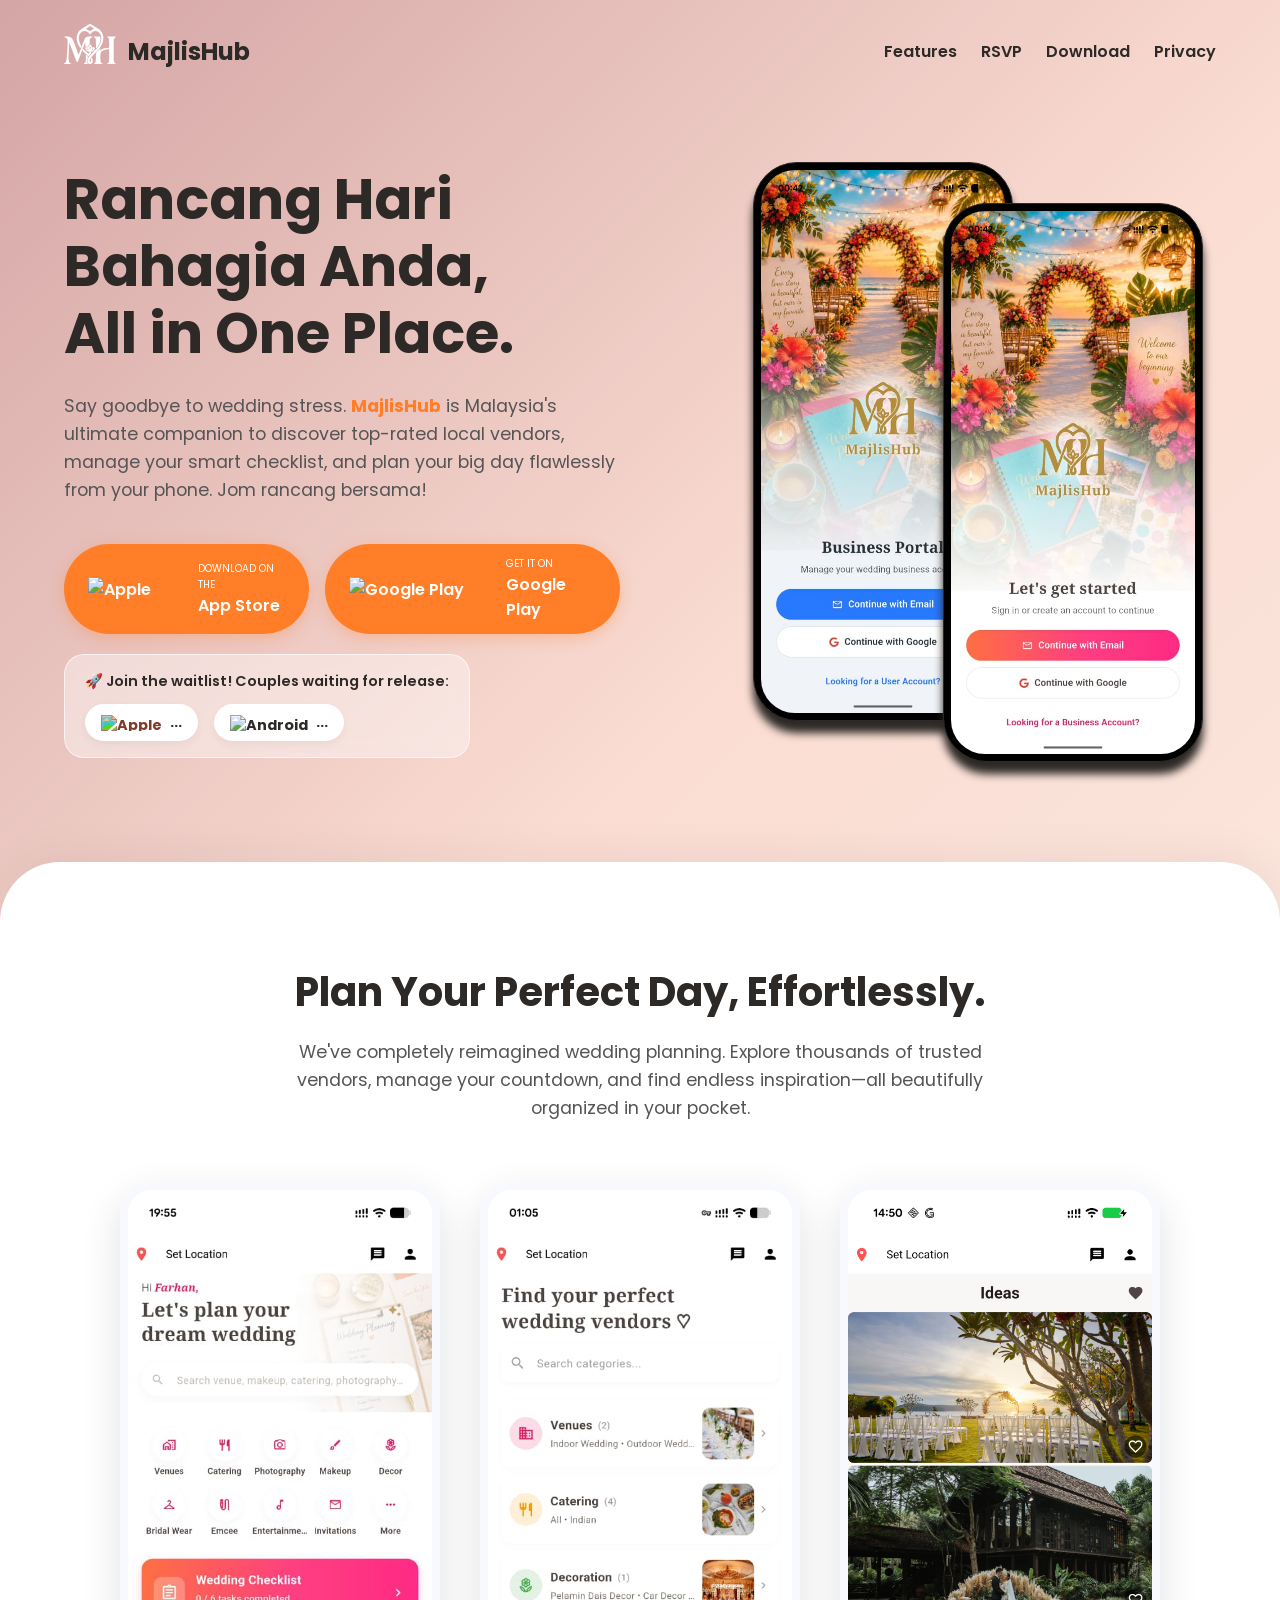
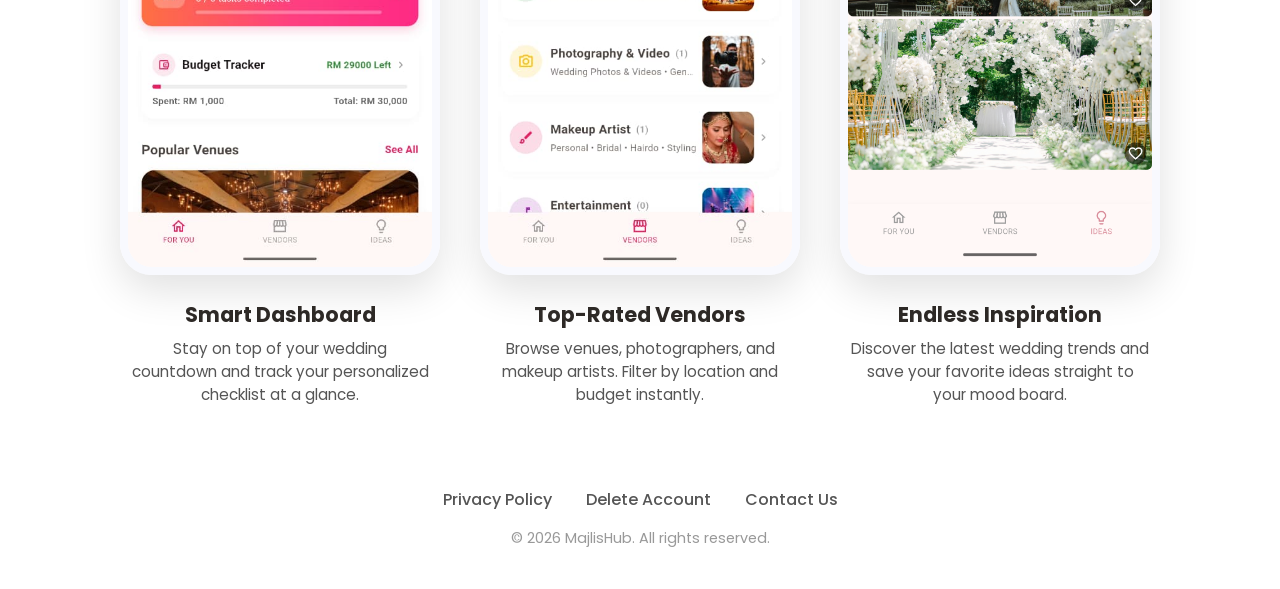
==== index.html @ 12beeeb6 "Add RSVP link to navigation menu" ====
<!DOCTYPE html>
<html lang="en">
<head>
    
    <meta charset="UTF-8">
    <meta name="viewport" content="width=device-width, initial-scale=1.0">
    <title>MajlisHub | Find Top Wedding Vendors in Malaysia</title>
    <meta name="description" content="Discover top-rated wedding vendors in Malaysia. MajlisHub helps you find photographers, venues, and makeup artists to plan your perfect Malay wedding.">
    <meta name="keywords" content="wedding vendor Malaysia, perkahwinan, jurugambar perkahwinan, pelamin, wedding planner KL, Malay wedding">
    
    <link href="https://fonts.googleapis.com/css2?family=Poppins:wght@400;500;600;700&display=swap" rel="stylesheet">
    <script async src="https://www.googletagmanager.com/gtag/js?id=G-WJCGGY7J5M"></script>
    <script>
      window.dataLayer = window.dataLayer || [];
      function gtag(){dataLayer.push(arguments);}
      gtag('js', new Date());
    
      gtag('config', 'G-WJCGGY7J5M');
    </script>
    <style>
        :root {
            --primary-orange: #FF7E27;
            --primary-orange-hover: #E66A1F;
            --text-dark: #2D2926;
            --text-muted: #555555;
            --bg-light: #FFFFFF;
            --phone-bezel: #F8F9FE; 
        }

        * {
            margin: 0;
            padding: 0;
            box-sizing: border-box;
            font-family: 'Poppins', sans-serif;
        }

        body {
            background: linear-gradient(135deg, #D4A5A5 0%, #FADCD2 40%, #FDF3EB 100%);
            color: var(--text-dark);
            overflow-x: hidden;
        }

        /* --- NAVIGATION --- */
        header {
            display: flex;
            justify-content: space-between;
            align-items: center;
            padding: 24px 5%;
        }

        .logo-container {
            display: flex;
            align-items: center;
            gap: 12px;
            font-weight: 700;
            font-size: 24px;
            color: var(--text-dark);
        }

        .logo-container img {
            height: 40px;
            margin-bottom : 14px;
        }

        .nav-links {
            display: flex;
            gap: 24px;
        }

        .nav-links a {
            text-decoration: none;
            color: var(--text-dark);
            font-weight: 600;
            font-size: 16px;
            transition: color 0.3s ease;
        }

        .logo-white {
            filter: brightness(0) invert(1);
        }

        .nav-links a:hover {
            color: var(--primary-orange);
        }

        /* --- HERO SECTION --- */
        .hero {
            display: flex;
            align-items: center;
            justify-content: space-between;
            padding: 60px 5% 100px;
            gap: 40px;
        }

        .hero-content {
            flex: 1;
            max-width: 600px;
        }

        .hero-content h1 {
            font-size: 3.5rem;
            line-height: 1.2;
            margin-bottom: 24px;
            color: var(--text-dark);
        }

        .hero-content p {
            font-size: 1.1rem;
            line-height: 1.6;
            margin-bottom: 40px;
            color: var(--text-muted);
        }

        .highlight {
            color: var(--primary-orange);
            font-weight: 700;
        }

        /* --- BUTTONS & HYPE METER --- */
        .store-buttons {
            display: flex;
            gap: 16px;
            margin-bottom: 20px;
        }

        .store-btn {
            display: flex;
            align-items: center;
            background-color: var(--primary-orange);
            color: white;
            text-decoration: none;
            padding: 12px 24px;
            border-radius: 50px;
            font-weight: 600;
            transition: transform 0.2s ease, background-color 0.3s ease;
            box-shadow: 0 4px 15px rgba(255, 126, 39, 0.3);
            cursor: pointer;
        }

        .store-btn:hover {
            background-color: var(--primary-orange-hover);
            transform: translateY(-2px);
        }

        .store-btn img {
            height: 24px;
            margin-right: 12px;
        }

        .btn-text {
            display: flex;
            flex-direction: column;
            text-align: left;
        }

        .btn-text span:first-child {
            font-size: 10px;
            font-weight: 400;
            text-transform: uppercase;
        }

        .btn-text span:last-child {
            font-size: 16px;
        }

        .hype-meter {
            background: rgba(255, 255, 255, 0.4);
            backdrop-filter: blur(10px);
            padding: 16px 20px;
            border-radius: 20px;
            display: inline-block;
            border: 1px solid rgba(255, 255, 255, 0.6);
        }

        .hype-title {
            font-size: 0.9rem;
            font-weight: 600;
            color: var(--text-dark);
            margin-bottom: 12px;
            display: flex;
            align-items: center;
            gap: 8px;
        }

        .hype-counters {
            display: flex;
            gap: 16px;
        }

        .counter-badge {
            display: flex;
            align-items: center;
            gap: 8px;
            background: white;
            padding: 8px 16px;
            border-radius: 50px;
            font-size: 0.9rem;
            font-weight: 700;
            color: var(--text-dark);
            box-shadow: 0 4px 10px rgba(0,0,0,0.05);
            transition: transform 0.3s cubic-bezier(0.175, 0.885, 0.32, 1.275);
        }

        .pop-animation {
            transform: scale(1.1);
            color: var(--primary-orange);
        }

        .counter-badge img {
            height: 16px;
            filter: invert(15%) sepia(10%) saturate(1412%) hue-rotate(334deg) brightness(96%) contrast(89%);
        }

        /* --- HERO IMAGE AREA --- */
        .hero-image-wrapper {
            flex: 1;
            display: flex;
            justify-content: center;
            align-items: center;
            position: relative;
        }

        .hero-phones {
            position: relative;
            width: 450px;
            height: 600px;
            transform: translateX(40px); 
        }

        .phone-mockup {
            position: absolute;
            background-color: #000000;
            border-radius: 44px;
            padding: 7px;
            box-shadow: 0 12px 9px #2d2926;
            width: 260px;
            overflow: hidden;
            border: 1px solid #2d2926;
        }

        .phone-mockup img {
            width: 100%;
            height: auto;
            border-radius: 34px; 
            display: block;
        }

        .business-phone {
            top: 0;
            left: 0;
            z-index: 1; 
        }

        .normal-phone {
            bottom: 0;
            right: 0;
            z-index: 2; 
        }

        /* --- APP SHOWCASE SECTION --- */
        .app-showcase {
            background-color: var(--bg-light);
            padding: 100px 5% 60px;
            text-align: center;
            border-top-left-radius: 60px;
            border-top-right-radius: 60px;
            box-shadow: 0 -10px 40px rgba(0,0,0,0.05);
        }

        .showcase-header h2 {
            font-size: 2.5rem;
            color: var(--text-dark);
            margin-bottom: 16px;
        }

        .showcase-header p {
            font-size: 1.1rem;
            color: var(--text-muted);
            max-width: 700px;
            margin: 0 auto 60px;
            line-height: 1.6;
        }

        .screenshot-grid {
            display: flex;
            justify-content: center;
            gap: 40px;
            flex-wrap: wrap;
        }

        .screenshot-card {
            flex: 1;
            min-width: 280px;
            max-width: 320px;
            display: flex;
            flex-direction: column;
            align-items: center;
        }

        .screenshot-card img {
            width: 100%;
            border-radius: 32px;
            box-shadow: 0 15px 40px rgba(0,0,0,0.12);
            border: 8px solid var(--phone-bezel); 
            margin-bottom: 24px;
            transition: transform 0.3s ease;
        }

        .screenshot-card:hover img {
            transform: translateY(-10px);
        }

        .screenshot-card h3 {
            font-size: 1.3rem;
            color: var(--text-dark);
            margin-bottom: 8px;
        }

        .screenshot-card p {
            font-size: 0.95rem;
            color: var(--text-muted);
            line-height: 1.5;
            padding: 0 10px;
        }

        /* --- FOOTER --- */
        footer {
            background-color: var(--bg-light);
            padding: 20px 5% 40px;
            text-align: center;
        }

        .footer-links {
            margin-bottom: 16px;
        }

        .footer-links a {
            color: var(--text-muted);
            text-decoration: none;
            font-weight: 500;
            transition: color 0.3s ease;
            margin: 0 15px;
        }

        .footer-links a:hover {
            color: var(--primary-orange);
        }

        .footer-copyright {
            color: #999;
            font-size: 0.9rem;
        }

        /* --- POPUP MODAL CSS --- */
        .modal-overlay {
            position: fixed;
            top: 0; 
            left: 0; 
            width: 100%; 
            height: 100%;
            background: rgba(0, 0, 0, 0.6);
            display: flex;
            align-items: center;
            justify-content: center;
            z-index: 1000;
            opacity: 0;
            pointer-events: none;
            transition: opacity 0.3s ease;
        }

        .modal-overlay.active {
            opacity: 1;
            pointer-events: auto;
        }

        .modal-content {
            background: white;
            padding: 40px;
            border-radius: 20px;
            max-width: 450px;
            width: 90%;
            text-align: center;
            box-shadow: 0 10px 40px rgba(0,0,0,0.2);
            transform: translateY(30px);
            transition: transform 0.3s ease;
        }

        .modal-overlay.active .modal-content {
            transform: translateY(0);
        }

        .modal-content h3 {
            color: var(--primary-orange);
            font-size: 1.8rem;
            margin-bottom: 16px;
        }

        .modal-content p {
            color: var(--text-muted);
            line-height: 1.6;
            margin-bottom: 30px;
            font-size: 1rem;
        }

        .close-btn {
            background-color: var(--text-dark);
            color: white;
            border: none;
            padding: 12px 30px;
            border-radius: 50px;
            font-size: 1rem;
            font-weight: 600;
            cursor: pointer;
            transition: background 0.3s;
        }

        .close-btn:hover {
            background-color: var(--primary-orange);
        }

        /* --- RESPONSIVE DESIGN --- */
        @media (max-width: 900px) {
            .hero {
                flex-direction: column;
                text-align: center;
                padding-top: 40px;
                padding-bottom: 60px;
            }

            .hero-content h1 {
                font-size: 2.5rem;
            }

            .store-buttons {
                justify-content: center;
                flex-wrap: wrap;
            }

            .hero-image-wrapper {
                justify-content: center;
                margin-top: 40px;
                position: static;
                transform: none;
            }

            .hero-phones {
                position: static;
                width: auto;
                height: auto;
                transform: none;
                display: flex;
                justify-content: center;
                gap: 20px;
                padding: 20px 0;
            }

            .phone-mockup {
                position: static; 
                width: 170px; 
                border-radius: 28px;
                padding: 8px;
            }

            .phone-mockup img {
                border-radius: 22px;
            }
        }
    </style>
</head>
<body>

    <header>
        <div class="logo-container">
            <img src="assets/MajlisHubLogoSVG.svg" alt="MajlisHub Logo" class="logo-white">
            <span>MajlisHub</span>
        </div>
            <nav class="nav-links">
                <a href="#features">Features</a>
                <a href="/invitations">RSVP</a> <!-- NEW LINK -->
                <a href="#download">Download</a>
                <a href="/privacy">Privacy</a>
            </nav>
    </header>

    <main class="hero">
        <div class="hero-content">
            <h1>Rancang Hari Bahagia Anda,<br>All in One Place.</h1>
            <p>Say goodbye to wedding stress. <span class="highlight">MajlisHub</span> is Malaysia's ultimate companion to discover top-rated local vendors, manage your smart checklist, and plan your big day flawlessly from your phone. Jom rancang bersama!</p>
            
            <div class="store-buttons" id="download">
                <a href="#" id="btn-ios" class="store-btn">
                    <img src="https://upload.wikimedia.org/wikipedia/commons/3/31/Apple_logo_white.svg" alt="Apple Logo">
                    <div class="btn-text">
                        <span>Download on the</span>
                        <span>App Store</span>
                    </div>
                </a>
                <a href="#" id="btn-android" class="store-btn">
                    <img src="https://upload.wikimedia.org/wikipedia/commons/d/d0/Google_Play_Arrow_logo.svg" alt="Google Play Logo">
                    <div class="btn-text">
                        <span>GET IT ON</span>
                        <span>Google Play</span>
                    </div>
                </a>
            </div>

            <div class="hype-meter">
                <div class="hype-title">🚀 Join the waitlist! Couples waiting for release:</div>
                <div class="hype-counters">
                    <div class="counter-badge" id="badge-ios">
                        <img src="https://upload.wikimedia.org/wikipedia/commons/f/fa/Apple_logo_black.svg" alt="Apple"> 
                        <span id="count-ios">...</span>
                    </div>
                    <div class="counter-badge" id="badge-android">
                        <img src="https://upload.wikimedia.org/wikipedia/commons/d/d0/Google_Play_Arrow_logo.svg" style="filter: none;" alt="Android"> 
                        <span id="count-android">...</span>
                    </div>
                </div>
            </div>

        </div>

        <div class="hero-image-wrapper">
            <div class="hero-phones">
                <div class="phone-mockup business-phone">
                    <img src="assets/screen_business.jpeg" alt="MajlisHub Business Mode">
                </div>
                <div class="phone-mockup normal-phone">
                    <img src="assets/screen_normal.jpeg" alt="MajlisHub User Mode">
                </div>
            </div>
        </div>
    </main>

    <section class="app-showcase" id="features">
        <div class="showcase-header">
            <h2>Plan Your Perfect Day, Effortlessly.</h2>
            <p>We've completely reimagined wedding planning. Explore thousands of trusted vendors, manage your countdown, and find endless inspiration—all beautifully organized in your pocket.</p>
        </div>
        
        <div class="screenshot-grid">
            <div class="screenshot-card">
                <img src="assets/screen_home.jpeg" alt="MajlisHub Smart Dashboard">
                <h3>Smart Dashboard</h3>
                <p>Stay on top of your wedding countdown and track your personalized checklist at a glance.</p>
            </div>
            <div class="screenshot-card">
                <img src="assets/screen_categories.jpeg" alt="MajlisHub Vendor Search">
                <h3>Top-Rated Vendors</h3>
                <p>Browse venues, photographers, and makeup artists. Filter by location and budget instantly.</p>
            </div>
            <div class="screenshot-card">
                <img src="assets/screen_ideas.png" alt="MajlisHub Inspiration Board">
                <h3>Endless Inspiration</h3>
                <p>Discover the latest wedding trends and save your favorite ideas straight to your mood board.</p>
            </div>
        </div>
    </section>

    <!-- NEW FOOTER ADDED HERE -->
    <footer>
        <div class="footer-links">
            <!-- Your existing links -->
            <a href="/privacy">Privacy Policy</a>
            
            <!-- THE NEW LINK: This connects index.html to your delete page -->
            <a href="delete-account.html">Delete Account</a>
            
            <a href="mailto:majlishub.my@gmail.com">Contact Us</a>
        </div>
        <p class="footer-copyright">&copy; 2026 MajlisHub. All rights reserved.</p>
    </footer>

    <div class="modal-overlay" id="comingSoonModal">
        <div class="modal-content">
            <h3>Coming Soon! 🚀</h3>
            <p>This app is currently a work in progress, but we will take your click as motivation to release it as soon as possible. Terima kasih atas sokongan anda!</p>
            <button class="close-btn" id="close-modal-btn">Okay, I'll wait!</button>
        </div>
    </div>


<script type="module">
    import { initializeApp } from "https://www.gstatic.com/firebasejs/10.8.0/firebase-app.js";
    import { getFirestore, doc, onSnapshot, setDoc, updateDoc, increment, getDoc } from "https://www.gstatic.com/firebasejs/10.8.0/firebase-firestore.js";

    const firebaseConfig = {
      apiKey: "AIzaSyDEtHh0CYcAF1F3VufD40dg7RxUgwBD07k",
      authDomain: "wedmadegood.firebaseapp.com",
      projectId: "wedmadegood",
      storageBucket: "wedmadegood.firebasestorage.app",
      messagingSenderId: "557493417789",
      appId: "1:557493417789:web:461094e671d0b355aab754"
    };

    const app = initializeApp(firebaseConfig);
    const db = getFirestore(app);
    
    // References
    const statsRef = doc(db, "website_stats", "downloads");
    const appInfoRef = doc(db, "app_info", "details");

    const countIosLabel = document.getElementById('count-ios');
    const countAndroidLabel = document.getElementById('count-android');
    const badgeIos = document.getElementById('badge-ios');
    const badgeAndroid = document.getElementById('badge-android');
    const modal = document.getElementById('comingSoonModal');
    const btnIos = document.getElementById('btn-ios');
    const btnAndroid = document.getElementById('btn-android');
    const btnCloseModal = document.getElementById('close-modal-btn');

    // Initialize stats document if missing
    async function initStats() {
        const docSnap = await getDoc(statsRef);
        if (!docSnap.exists()) {
            await setDoc(statsRef, { ios: 0, android: 0 });
        }
    }
    initStats();

    // Listen for real-time count updates
    onSnapshot(statsRef, (doc) => {
        if (doc.exists()) {
            const data = doc.data();
            
            countIosLabel.innerText = data.ios || 0;
            badgeIos.classList.add('pop-animation');
            
            countAndroidLabel.innerText = data.android || 0;
            badgeAndroid.classList.add('pop-animation');

            setTimeout(() => {
                badgeIos.classList.remove('pop-animation');
                badgeAndroid.classList.remove('pop-animation');
            }, 300);
        }
    });

    // Handle button click, increment stats, and redirect to store URL
    async function trackClickAndRedirect(platform, event) {
        event.preventDefault(); 

        try {
            // 1. Fetch store ID from Firestore
            const appInfoSnap = await getDoc(appInfoRef);
            let redirectUrl = null;

            if (appInfoSnap.exists()) {
                const infoData = appInfoSnap.data();

                if (platform === 'ios' && infoData.app_store_id) {
                    redirectUrl = `https://apps.apple.com/app/id${infoData.app_store_id}`;
                } else if (platform === 'android' && infoData.play_store_id) {
                    redirectUrl = `https://play.google.com/store/apps/details?id=${infoData.play_store_id}`;
                }
            }

            // 2. Increment the download stats
            if (platform === 'ios') {
                await updateDoc(statsRef, { ios: increment(1) });
            } else {
                await updateDoc(statsRef, { android: increment(1) });
            }

            // 3. Redirect to store or show "Coming Soon" modal if ID/URL is missing
            if (redirectUrl) {
                window.location.href = redirectUrl;
            } else {
                modal.classList.add('active');
            }

        } catch (error) {
            console.error("Error updating stats or getting store link:", error);
            // Fallback: show modal if an error occurs
            modal.classList.add('active');
        }
    }

    btnIos.addEventListener('click', (e) => trackClickAndRedirect('ios', e));
    btnAndroid.addEventListener('click', (e) => trackClickAndRedirect('android', e));

    btnCloseModal.addEventListener('click', () => modal.classList.remove('active'));
    window.addEventListener('click', (e) => {
        if (e.target === modal) modal.classList.remove('active');
    });
</script>
</body>
</html>
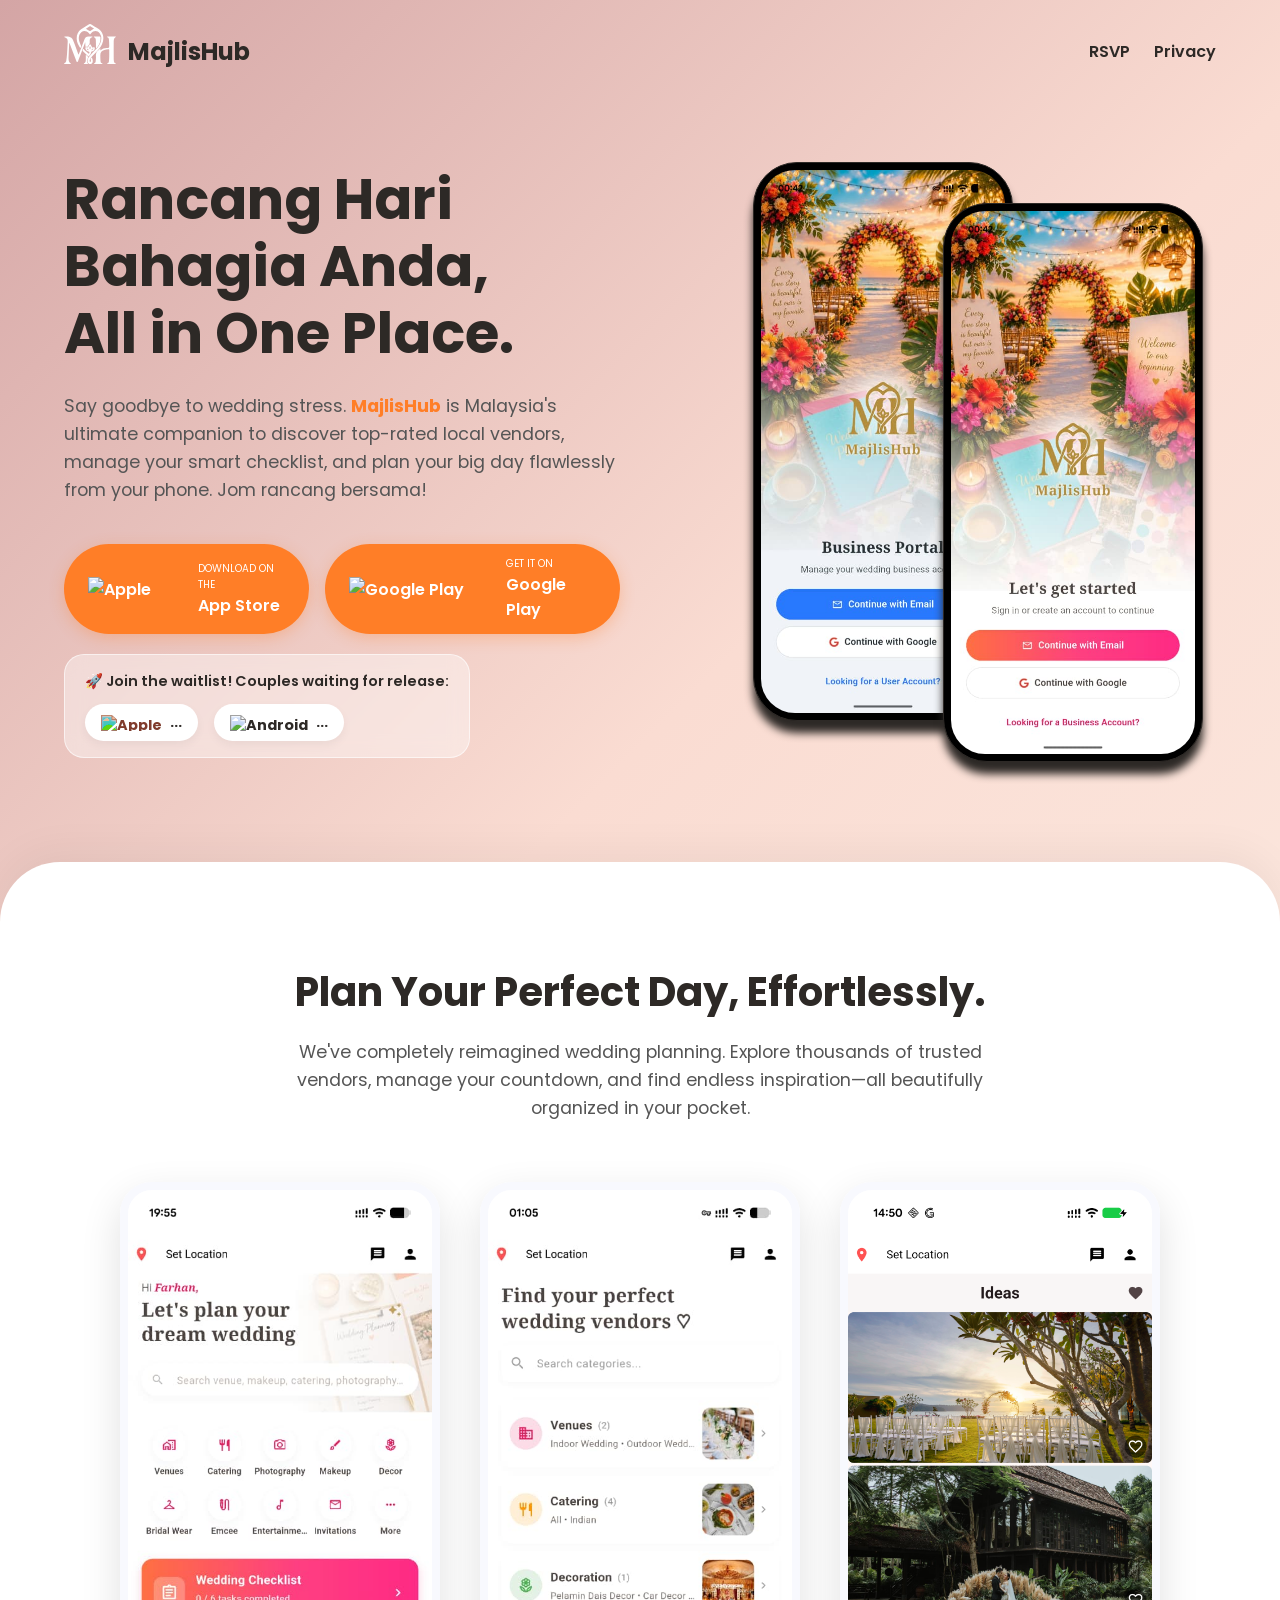
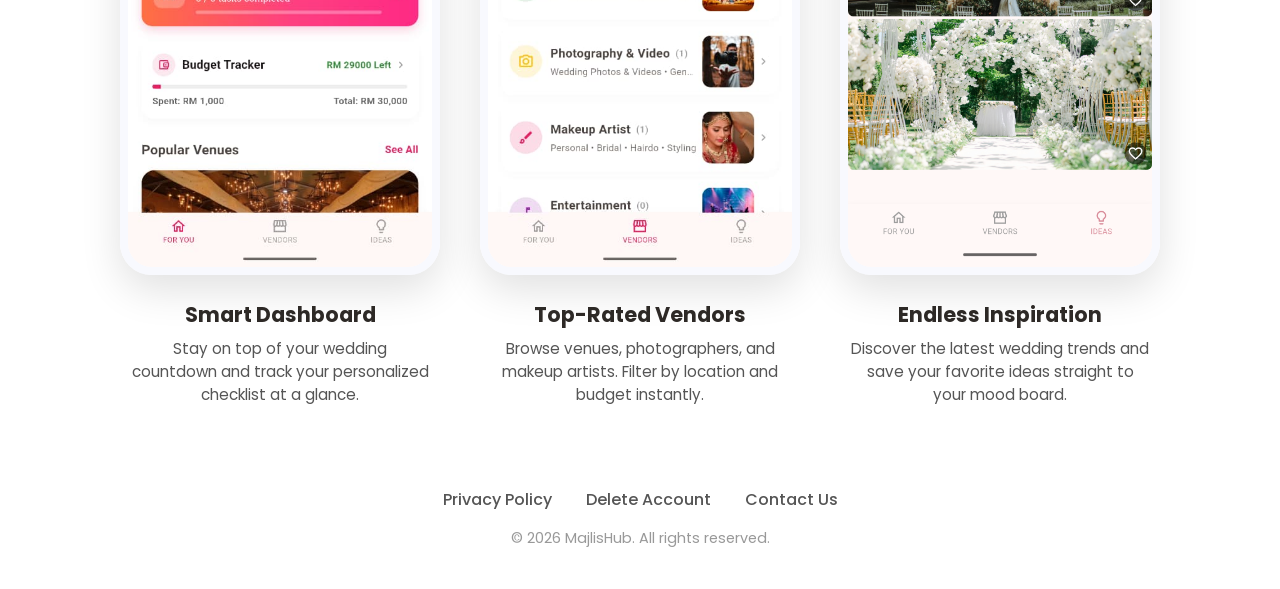
==== commit e4a8565d: "Remove Download and Features navigation items" ====
--- a/index.html
+++ b/index.html
@@ -9,6 +9,8 @@
     <meta name="keywords" content="wedding vendor Malaysia, perkahwinan, jurugambar perkahwinan, pelamin, wedding planner KL, Malay wedding">
     
     <link href="https://fonts.googleapis.com/css2?family=Poppins:wght@400;500;600;700&display=swap" rel="stylesheet">
+    <!-- FAVICON -->
+    <link rel="icon" type="image/svg+xml" href="assets/MajlisHubLogoSVG.svg">
     <script async src="https://www.googletagmanager.com/gtag/js?id=G-WJCGGY7J5M"></script>
     <script>
       window.dataLayer = window.dataLayer || [];
@@ -17,467 +19,17 @@
     
       gtag('config', 'G-WJCGGY7J5M');
     </script>
-    <style>
-        :root {
-            --primary-orange: #FF7E27;
-            --primary-orange-hover: #E66A1F;
-            --text-dark: #2D2926;
-            --text-muted: #555555;
-            --bg-light: #FFFFFF;
-            --phone-bezel: #F8F9FE; 
-        }
-
-        * {
-            margin: 0;
-            padding: 0;
-            box-sizing: border-box;
-            font-family: 'Poppins', sans-serif;
-        }
-
-        body {
-            background: linear-gradient(135deg, #D4A5A5 0%, #FADCD2 40%, #FDF3EB 100%);
-            color: var(--text-dark);
-            overflow-x: hidden;
-        }
-
-        /* --- NAVIGATION --- */
-        header {
-            display: flex;
-            justify-content: space-between;
-            align-items: center;
-            padding: 24px 5%;
-        }
-
-        .logo-container {
-            display: flex;
-            align-items: center;
-            gap: 12px;
-            font-weight: 700;
-            font-size: 24px;
-            color: var(--text-dark);
-        }
-
-        .logo-container img {
-            height: 40px;
-            margin-bottom : 14px;
-        }
-
-        .nav-links {
-            display: flex;
-            gap: 24px;
-        }
-
-        .nav-links a {
-            text-decoration: none;
-            color: var(--text-dark);
-            font-weight: 600;
-            font-size: 16px;
-            transition: color 0.3s ease;
-        }
-
-        .logo-white {
-            filter: brightness(0) invert(1);
-        }
-
-        .nav-links a:hover {
-            color: var(--primary-orange);
-        }
-
-        /* --- HERO SECTION --- */
-        .hero {
-            display: flex;
-            align-items: center;
-            justify-content: space-between;
-            padding: 60px 5% 100px;
-            gap: 40px;
-        }
-
-        .hero-content {
-            flex: 1;
-            max-width: 600px;
-        }
-
-        .hero-content h1 {
-            font-size: 3.5rem;
-            line-height: 1.2;
-            margin-bottom: 24px;
-            color: var(--text-dark);
-        }
-
-        .hero-content p {
-            font-size: 1.1rem;
-            line-height: 1.6;
-            margin-bottom: 40px;
-            color: var(--text-muted);
-        }
-
-        .highlight {
-            color: var(--primary-orange);
-            font-weight: 700;
-        }
-
-        /* --- BUTTONS & HYPE METER --- */
-        .store-buttons {
-            display: flex;
-            gap: 16px;
-            margin-bottom: 20px;
-        }
-
-        .store-btn {
-            display: flex;
-            align-items: center;
-            background-color: var(--primary-orange);
-            color: white;
-            text-decoration: none;
-            padding: 12px 24px;
-            border-radius: 50px;
-            font-weight: 600;
-            transition: transform 0.2s ease, background-color 0.3s ease;
-            box-shadow: 0 4px 15px rgba(255, 126, 39, 0.3);
-            cursor: pointer;
-        }
-
-        .store-btn:hover {
-            background-color: var(--primary-orange-hover);
-            transform: translateY(-2px);
-        }
-
-        .store-btn img {
-            height: 24px;
-            margin-right: 12px;
-        }
-
-        .btn-text {
-            display: flex;
-            flex-direction: column;
-            text-align: left;
-        }
-
-        .btn-text span:first-child {
-            font-size: 10px;
-            font-weight: 400;
-            text-transform: uppercase;
-        }
-
-        .btn-text span:last-child {
-            font-size: 16px;
-        }
-
-        .hype-meter {
-            background: rgba(255, 255, 255, 0.4);
-            backdrop-filter: blur(10px);
-            padding: 16px 20px;
-            border-radius: 20px;
-            display: inline-block;
-            border: 1px solid rgba(255, 255, 255, 0.6);
-        }
-
-        .hype-title {
-            font-size: 0.9rem;
-            font-weight: 600;
-            color: var(--text-dark);
-            margin-bottom: 12px;
-            display: flex;
-            align-items: center;
-            gap: 8px;
-        }
-
-        .hype-counters {
-            display: flex;
-            gap: 16px;
-        }
-
-        .counter-badge {
-            display: flex;
-            align-items: center;
-            gap: 8px;
-            background: white;
-            padding: 8px 16px;
-            border-radius: 50px;
-            font-size: 0.9rem;
-            font-weight: 700;
-            color: var(--text-dark);
-            box-shadow: 0 4px 10px rgba(0,0,0,0.05);
-            transition: transform 0.3s cubic-bezier(0.175, 0.885, 0.32, 1.275);
-        }
-
-        .pop-animation {
-            transform: scale(1.1);
-            color: var(--primary-orange);
-        }
-
-        .counter-badge img {
-            height: 16px;
-            filter: invert(15%) sepia(10%) saturate(1412%) hue-rotate(334deg) brightness(96%) contrast(89%);
-        }
-
-        /* --- HERO IMAGE AREA --- */
-        .hero-image-wrapper {
-            flex: 1;
-            display: flex;
-            justify-content: center;
-            align-items: center;
-            position: relative;
-        }
-
-        .hero-phones {
-            position: relative;
-            width: 450px;
-            height: 600px;
-            transform: translateX(40px); 
-        }
-
-        .phone-mockup {
-            position: absolute;
-            background-color: #000000;
-            border-radius: 44px;
-            padding: 7px;
-            box-shadow: 0 12px 9px #2d2926;
-            width: 260px;
-            overflow: hidden;
-            border: 1px solid #2d2926;
-        }
-
-        .phone-mockup img {
-            width: 100%;
-            height: auto;
-            border-radius: 34px; 
-            display: block;
-        }
-
-        .business-phone {
-            top: 0;
-            left: 0;
-            z-index: 1; 
-        }
-
-        .normal-phone {
-            bottom: 0;
-            right: 0;
-            z-index: 2; 
-        }
-
-        /* --- APP SHOWCASE SECTION --- */
-        .app-showcase {
-            background-color: var(--bg-light);
-            padding: 100px 5% 60px;
-            text-align: center;
-            border-top-left-radius: 60px;
-            border-top-right-radius: 60px;
-            box-shadow: 0 -10px 40px rgba(0,0,0,0.05);
-        }
-
-        .showcase-header h2 {
-            font-size: 2.5rem;
-            color: var(--text-dark);
-            margin-bottom: 16px;
-        }
-
-        .showcase-header p {
-            font-size: 1.1rem;
-            color: var(--text-muted);
-            max-width: 700px;
-            margin: 0 auto 60px;
-            line-height: 1.6;
-        }
-
-        .screenshot-grid {
-            display: flex;
-            justify-content: center;
-            gap: 40px;
-            flex-wrap: wrap;
-        }
-
-        .screenshot-card {
-            flex: 1;
-            min-width: 280px;
-            max-width: 320px;
-            display: flex;
-            flex-direction: column;
-            align-items: center;
-        }
-
-        .screenshot-card img {
-            width: 100%;
-            border-radius: 32px;
-            box-shadow: 0 15px 40px rgba(0,0,0,0.12);
-            border: 8px solid var(--phone-bezel); 
-            margin-bottom: 24px;
-            transition: transform 0.3s ease;
-        }
-
-        .screenshot-card:hover img {
-            transform: translateY(-10px);
-        }
-
-        .screenshot-card h3 {
-            font-size: 1.3rem;
-            color: var(--text-dark);
-            margin-bottom: 8px;
-        }
-
-        .screenshot-card p {
-            font-size: 0.95rem;
-            color: var(--text-muted);
-            line-height: 1.5;
-            padding: 0 10px;
-        }
-
-        /* --- FOOTER --- */
-        footer {
-            background-color: var(--bg-light);
-            padding: 20px 5% 40px;
-            text-align: center;
-        }
-
-        .footer-links {
-            margin-bottom: 16px;
-        }
-
-        .footer-links a {
-            color: var(--text-muted);
-            text-decoration: none;
-            font-weight: 500;
-            transition: color 0.3s ease;
-            margin: 0 15px;
-        }
-
-        .footer-links a:hover {
-            color: var(--primary-orange);
-        }
-
-        .footer-copyright {
-            color: #999;
-            font-size: 0.9rem;
-        }
-
-        /* --- POPUP MODAL CSS --- */
-        .modal-overlay {
-            position: fixed;
-            top: 0; 
-            left: 0; 
-            width: 100%; 
-            height: 100%;
-            background: rgba(0, 0, 0, 0.6);
-            display: flex;
-            align-items: center;
-            justify-content: center;
-            z-index: 1000;
-            opacity: 0;
-            pointer-events: none;
-            transition: opacity 0.3s ease;
-        }
-
-        .modal-overlay.active {
-            opacity: 1;
-            pointer-events: auto;
-        }
-
-        .modal-content {
-            background: white;
-            padding: 40px;
-            border-radius: 20px;
-            max-width: 450px;
-            width: 90%;
-            text-align: center;
-            box-shadow: 0 10px 40px rgba(0,0,0,0.2);
-            transform: translateY(30px);
-            transition: transform 0.3s ease;
-        }
-
-        .modal-overlay.active .modal-content {
-            transform: translateY(0);
-        }
-
-        .modal-content h3 {
-            color: var(--primary-orange);
-            font-size: 1.8rem;
-            margin-bottom: 16px;
-        }
-
-        .modal-content p {
-            color: var(--text-muted);
-            line-height: 1.6;
-            margin-bottom: 30px;
-            font-size: 1rem;
-        }
-
-        .close-btn {
-            background-color: var(--text-dark);
-            color: white;
-            border: none;
-            padding: 12px 30px;
-            border-radius: 50px;
-            font-size: 1rem;
-            font-weight: 600;
-            cursor: pointer;
-            transition: background 0.3s;
-        }
-
-        .close-btn:hover {
-            background-color: var(--primary-orange);
-        }
-
-        /* --- RESPONSIVE DESIGN --- */
-        @media (max-width: 900px) {
-            .hero {
-                flex-direction: column;
-                text-align: center;
-                padding-top: 40px;
-                padding-bottom: 60px;
-            }
-
-            .hero-content h1 {
-                font-size: 2.5rem;
-            }
-
-            .store-buttons {
-                justify-content: center;
-                flex-wrap: wrap;
-            }
-
-            .hero-image-wrapper {
-                justify-content: center;
-                margin-top: 40px;
-                position: static;
-                transform: none;
-            }
-
-            .hero-phones {
-                position: static;
-                width: auto;
-                height: auto;
-                transform: none;
-                display: flex;
-                justify-content: center;
-                gap: 20px;
-                padding: 20px 0;
-            }
-
-            .phone-mockup {
-                position: static; 
-                width: 170px; 
-                border-radius: 28px;
-                padding: 8px;
-            }
-
-            .phone-mockup img {
-                border-radius: 22px;
-            }
-        }
-    </style>
+    <link rel="stylesheet" href="style.css">
 </head>
 <body>
 
     <header>
-        <div class="logo-container">
+        <a href="/" class="logo-container">
             <img src="assets/MajlisHubLogoSVG.svg" alt="MajlisHub Logo" class="logo-white">
             <span>MajlisHub</span>
-        </div>
+        </a>
             <nav class="nav-links">
-                <a href="#features">Features</a>
-                <a href="/invitations">RSVP</a> <!-- NEW LINK -->
-                <a href="#download">Download</a>
+                <a href="/invitations">RSVP</a>
                 <a href="/privacy">Privacy</a>
             </nav>
     </header>
--- a/style.css
+++ b/style.css
@@ -0,0 +1,792 @@
+:root {
+    --primary-orange: #FF7E27;
+    --primary-orange-hover: #E66A1F;
+    --text-dark: #2D2926;
+    --text-muted: #555555;
+    --bg-light: #FFFFFF;
+    --phone-bezel: #F8F9FE;
+    --card-shadow: 0 15px 35px rgba(0, 0, 0, 0.08);
+    --border-radius: 24px;
+    --danger-red: #E53935;
+}
+
+* {
+    margin: 0;
+    padding: 0;
+    box-sizing: border-box;
+    font-family: 'Poppins', sans-serif;
+}
+
+body {
+    background: linear-gradient(135deg, #D4A5A5 0%, #FADCD2 40%, #FDF3EB 100%);
+    color: var(--text-dark);
+    overflow-x: hidden;
+    min-height: 100vh;
+    display: flex;
+    flex-direction: column;
+}
+
+/* --- NAVIGATION --- */
+header {
+    display: flex;
+    justify-content: space-between;
+    align-items: center;
+    padding: 24px 5%;
+}
+
+.logo-container {
+    display: flex;
+    align-items: center;
+    gap: 12px;
+    font-weight: 700;
+    font-size: 24px;
+    color: var(--text-dark);
+    text-decoration: none;
+}
+
+.logo-container img {
+    height: 40px;
+    margin-bottom: 14px;
+}
+
+.logo-white {
+    filter: brightness(0) invert(1);
+}
+
+.nav-links {
+    display: flex;
+    gap: 24px;
+}
+
+.nav-links a {
+    text-decoration: none;
+    color: var(--text-dark);
+    font-weight: 600;
+    font-size: 16px;
+    transition: color 0.3s ease;
+}
+
+.nav-links a:hover {
+    color: var(--primary-orange);
+}
+
+/* --- HERO SECTION --- */
+.hero {
+    display: flex;
+    align-items: center;
+    justify-content: space-between;
+    padding: 60px 5% 100px;
+    gap: 40px;
+}
+
+.hero-content {
+    flex: 1;
+    max-width: 600px;
+}
+
+.hero-content h1 {
+    font-size: 3.5rem;
+    line-height: 1.2;
+    margin-bottom: 24px;
+    color: var(--text-dark);
+}
+
+.hero-content p {
+    font-size: 1.1rem;
+    line-height: 1.6;
+    margin-bottom: 40px;
+    color: var(--text-muted);
+}
+
+.highlight {
+    color: var(--primary-orange);
+    font-weight: 700;
+}
+
+/* --- BUTTONS & HYPE METER --- */
+.store-buttons {
+    display: flex;
+    gap: 16px;
+    margin-bottom: 20px;
+}
+
+.store-btn {
+    display: flex;
+    align-items: center;
+    background-color: var(--primary-orange);
+    color: white;
+    text-decoration: none;
+    padding: 12px 24px;
+    border-radius: 50px;
+    font-weight: 600;
+    transition: transform 0.2s ease, background-color 0.3s ease;
+    box-shadow: 0 4px 15px rgba(255, 126, 39, 0.3);
+    cursor: pointer;
+}
+
+.store-btn:hover {
+    background-color: var(--primary-orange-hover);
+    transform: translateY(-2px);
+}
+
+.store-btn img {
+    height: 24px;
+    margin-right: 12px;
+}
+
+.btn-text {
+    display: flex;
+    flex-direction: column;
+    text-align: left;
+}
+
+.btn-text span:first-child {
+    font-size: 10px;
+    font-weight: 400;
+    text-transform: uppercase;
+}
+
+.btn-text span:last-child {
+    font-size: 16px;
+}
+
+.hype-meter {
+    background: rgba(255, 255, 255, 0.4);
+    backdrop-filter: blur(10px);
+    padding: 16px 20px;
+    border-radius: 20px;
+    display: inline-block;
+    border: 1px solid rgba(255, 255, 255, 0.6);
+}
+
+.hype-title {
+    font-size: 0.9rem;
+    font-weight: 600;
+    color: var(--text-dark);
+    margin-bottom: 12px;
+    display: flex;
+    align-items: center;
+    gap: 8px;
+}
+
+.hype-counters {
+    display: flex;
+    gap: 16px;
+}
+
+.counter-badge {
+    display: flex;
+    align-items: center;
+    gap: 8px;
+    background: white;
+    padding: 8px 16px;
+    border-radius: 50px;
+    font-size: 0.9rem;
+    font-weight: 700;
+    color: var(--text-dark);
+    box-shadow: 0 4px 10px rgba(0,0,0,0.05);
+    transition: transform 0.3s cubic-bezier(0.175, 0.885, 0.32, 1.275);
+}
+
+.pop-animation {
+    transform: scale(1.1);
+    color: var(--primary-orange);
+}
+
+.counter-badge img {
+    height: 16px;
+    filter: invert(15%) sepia(10%) saturate(1412%) hue-rotate(334deg) brightness(96%) contrast(89%);
+}
+
+/* --- HERO IMAGE AREA --- */
+.hero-image-wrapper {
+    flex: 1;
+    display: flex;
+    justify-content: center;
+    align-items: center;
+    position: relative;
+}
+
+.hero-phones {
+    position: relative;
+    width: 450px;
+    height: 600px;
+    transform: translateX(40px);
+}
+
+.phone-mockup {
+    position: absolute;
+    background-color: #000000;
+    border-radius: 44px;
+    padding: 7px;
+    box-shadow: 0 12px 9px #2d2926;
+    width: 260px;
+    overflow: hidden;
+    border: 1px solid #2d2926;
+}
+
+.phone-mockup img {
+    width: 100%;
+    height: auto;
+    border-radius: 34px;
+    display: block;
+}
+
+.business-phone {
+    top: 0;
+    left: 0;
+    z-index: 1;
+}
+
+.normal-phone {
+    bottom: 0;
+    right: 0;
+    z-index: 2;
+}
+
+/* --- APP SHOWCASE SECTION --- */
+.app-showcase {
+    background-color: var(--bg-light);
+    padding: 100px 5% 60px;
+    text-align: center;
+    border-top-left-radius: 60px;
+    border-top-right-radius: 60px;
+    box-shadow: 0 -10px 40px rgba(0,0,0,0.05);
+}
+
+.showcase-header h2 {
+    font-size: 2.5rem;
+    color: var(--text-dark);
+    margin-bottom: 16px;
+}
+
+.showcase-header p {
+    font-size: 1.1rem;
+    color: var(--text-muted);
+    max-width: 700px;
+    margin: 0 auto 60px;
+    line-height: 1.6;
+}
+
+.screenshot-grid {
+    display: flex;
+    justify-content: center;
+    gap: 40px;
+    flex-wrap: wrap;
+}
+
+.screenshot-card {
+    flex: 1;
+    min-width: 280px;
+    max-width: 320px;
+    display: flex;
+    flex-direction: column;
+    align-items: center;
+}
+
+.screenshot-card img {
+    width: 100%;
+    border-radius: 32px;
+    box-shadow: 0 15px 40px rgba(0,0,0,0.12);
+    border: 8px solid var(--phone-bezel);
+    margin-bottom: 24px;
+    transition: transform 0.3s ease;
+}
+
+.screenshot-card:hover img {
+    transform: translateY(-10px);
+}
+
+.screenshot-card h3 {
+    font-size: 1.3rem;
+    color: var(--text-dark);
+    margin-bottom: 8px;
+}
+
+.screenshot-card p {
+    font-size: 0.95rem;
+    color: var(--text-muted);
+    line-height: 1.5;
+    padding: 0 10px;
+}
+
+/* --- MAIN & CONTAINER SECTION --- */
+main {
+    flex: 1;
+    display: flex;
+    align-items: center;
+    justify-content: center;
+    padding: 40px 20px;
+}
+
+/* --- CARDS (Generic / Privacy / Support / Delete Account / RSVP) --- */
+.privacy-container, .support-section, .content-container {
+    flex: 1;
+    padding: 40px 5% 100px;
+    display: flex;
+    justify-content: center;
+    align-items: center;
+}
+
+.privacy-content, .support-card, .card, .rsvp-card {
+    background: var(--bg-light);
+    padding: 50px;
+    border-radius: 32px;
+    max-width: 800px;
+    width: 100%;
+    box-shadow: 0 15px 40px rgba(0,0,0,0.05);
+}
+
+.support-card, .card {
+    max-width: 600px;
+}
+
+.rsvp-card {
+    max-width: 550px;
+    border-radius: var(--border-radius);
+    box-shadow: var(--card-shadow);
+    padding: 40px;
+}
+
+.privacy-content h1, .card h1 {
+    color: var(--text-dark);
+    font-size: 2.2rem;
+    margin-bottom: 8px;
+}
+
+.card h1 {
+    font-size: 2rem;
+    margin-bottom: 16px;
+}
+
+.date {
+    font-size: 0.9rem;
+    color: var(--text-muted);
+    margin-bottom: 30px;
+    padding-bottom: 20px;
+    border-bottom: 1px solid #eee;
+}
+
+.privacy-content h3 {
+    color: var(--primary-orange);
+    margin-top: 32px;
+    margin-bottom: 12px;
+    font-size: 1.3rem;
+}
+
+.privacy-content p, .card p {
+    color: var(--text-muted);
+    line-height: 1.7;
+    margin-bottom: 16px;
+    font-size: 1.05rem;
+}
+
+.privacy-content ul {
+    margin-left: 20px;
+    margin-bottom: 16px;
+    color: var(--text-muted);
+    line-height: 1.7;
+}
+
+/* --- FOOTER --- */
+footer {
+    background-color: var(--bg-light);
+    padding: 20px 5% 40px;
+    text-align: center;
+    margin-top: auto;
+}
+
+.footer-links {
+    margin-bottom: 16px;
+}
+
+.footer-links a {
+    color: var(--text-muted);
+    text-decoration: none;
+    font-weight: 500;
+    transition: color 0.3s ease;
+    margin: 0 15px;
+}
+
+.footer-links a:hover {
+    color: var(--primary-orange);
+}
+
+.footer-copyright {
+    color: #999;
+    font-size: 0.9rem;
+}
+
+/* --- POPUP MODAL --- */
+.modal-overlay {
+    position: fixed;
+    top: 0;
+    left: 0;
+    width: 100%;
+    height: 100%;
+    background: rgba(0, 0, 0, 0.6);
+    display: flex;
+    align-items: center;
+    justify-content: center;
+    z-index: 1000;
+    opacity: 0;
+    pointer-events: none;
+    transition: opacity 0.3s ease;
+}
+
+.modal-overlay.active {
+    opacity: 1;
+    pointer-events: auto;
+}
+
+.modal-content {
+    background: white;
+    padding: 40px;
+    border-radius: 20px;
+    max-width: 450px;
+    width: 90%;
+    text-align: center;
+    box-shadow: 0 10px 40px rgba(0,0,0,0.2);
+    transform: translateY(30px);
+    transition: transform 0.3s ease;
+}
+
+.modal-overlay.active .modal-content {
+    transform: translateY(0);
+}
+
+.modal-content h3 {
+    color: var(--primary-orange);
+    font-size: 1.8rem;
+    margin-bottom: 16px;
+}
+
+.modal-content p {
+    color: var(--text-muted);
+    line-height: 1.6;
+    margin-bottom: 30px;
+    font-size: 1rem;
+}
+
+.close-btn {
+    background-color: var(--text-dark);
+    color: white;
+    border: none;
+    padding: 12px 30px;
+    border-radius: 50px;
+    font-size: 1rem;
+    font-weight: 600;
+    cursor: pointer;
+    transition: background 0.3s;
+}
+
+.close-btn:hover {
+    background-color: var(--primary-orange);
+}
+
+/* --- RESPONSIVE DESIGN --- */
+@media (max-width: 900px) {
+    .hero {
+        flex-direction: column;
+        text-align: center;
+        padding-top: 40px;
+        padding-bottom: 60px;
+    }
+
+    .hero-content h1 {
+        font-size: 2.5rem;
+    }
+
+    .store-buttons {
+        justify-content: center;
+        flex-wrap: wrap;
+    }
+
+    .hero-image-wrapper {
+        justify-content: center;
+        margin-top: 40px;
+        position: static;
+        transform: none;
+    }
+
+    .hero-phones {
+        position: static;
+        width: auto;
+        height: auto;
+        display: flex;
+        flex-direction: column;
+        align-items: center;
+        gap: 20px;
+        transform: none;
+    }
+
+    .phone-mockup {
+        position: static;
+        width: 100%;
+        max-width: 280px;
+    }
+}
+
+/* --- RSVP & INVITATION STYLES --- */
+@keyframes fadeIn {
+    from { opacity: 0; transform: translateY(15px); }
+    to { opacity: 1; transform: translateY(0); }
+}
+
+.hidden {
+    display: none !important;
+}
+
+.badge {
+    display: inline-block;
+    background: rgba(255, 126, 39, 0.12);
+    color: var(--primary-orange);
+    padding: 6px 16px;
+    border-radius: 50px;
+    font-size: 0.85rem;
+    font-weight: 600;
+    text-transform: uppercase;
+    letter-spacing: 1px;
+    margin-bottom: 12px;
+}
+
+.rsvp-card h1 {
+    font-size: 2rem;
+    margin-bottom: 12px;
+    color: var(--text-dark);
+}
+
+.rsvp-card p.subtitle {
+    color: var(--text-muted);
+    font-size: 0.95rem;
+    line-height: 1.6;
+    margin-bottom: 28px;
+}
+
+.event-info {
+    background: #FAF7F5;
+    border-radius: 16px;
+    padding: 20px;
+    margin-bottom: 28px;
+    text-align: left;
+    border: 1px solid #EFEAE6;
+}
+
+.info-row {
+    display: flex;
+    align-items: flex-start;
+    gap: 12px;
+    margin-bottom: 10px;
+    font-size: 0.95rem;
+    color: var(--text-dark);
+}
+
+.info-row:last-child {
+    margin-bottom: 0;
+}
+
+.info-icon {
+    font-size: 1.1rem;
+}
+
+.form-group {
+    margin-bottom: 20px;
+    text-align: left;
+}
+
+.form-group label {
+    display: block;
+    font-weight: 600;
+    font-size: 0.9rem;
+    margin-bottom: 8px;
+    color: var(--text-dark);
+}
+
+.form-group label .required {
+    color: var(--primary-orange);
+}
+
+.form-control {
+    width: 100%;
+    padding: 14px 18px;
+    border: 2px solid #EAEAEA;
+    border-radius: 14px;
+    font-size: 0.95rem;
+    outline: none;
+    transition: border-color 0.3s ease, background-color 0.3s ease;
+    background: #FAFAFA;
+}
+
+.form-control:focus {
+    border-color: var(--primary-orange);
+    background: #FFFFFF;
+}
+
+textarea.form-control {
+    resize: vertical;
+    min-height: 120px;
+}
+
+.attendance-options {
+    display: flex;
+    gap: 12px;
+    margin-bottom: 20px;
+}
+
+.radio-tile {
+    flex: 1;
+    position: relative;
+}
+
+.radio-tile input {
+    position: absolute;
+    opacity: 0;
+    width: 100%;
+    height: 100%;
+    cursor: pointer;
+}
+
+.tile-content {
+    border: 2px solid #EAEAEA;
+    border-radius: 14px;
+    padding: 14px;
+    text-align: center;
+    font-weight: 600;
+    font-size: 0.9rem;
+    color: var(--text-muted);
+    transition: all 0.2s ease;
+    background: #FAFAFA;
+}
+
+.radio-tile input:checked + .tile-content {
+    border-color: var(--primary-orange);
+    background: rgba(255, 126, 39, 0.08);
+    color: var(--primary-orange);
+}
+
+.btn-primary, .submit-btn {
+    width: 100%;
+    background-color: var(--primary-orange);
+    color: white;
+    border: none;
+    padding: 16px;
+    border-radius: 50px;
+    font-size: 1rem;
+    font-weight: 600;
+    cursor: pointer;
+    box-shadow: 0 4px 15px rgba(255, 126, 39, 0.3);
+    transition: transform 0.2s ease, background-color 0.3s ease;
+}
+
+.btn-primary:hover, .submit-btn:hover {
+    background-color: var(--primary-orange-hover);
+    transform: translateY(-2px);
+}
+
+.btn-primary:disabled, .submit-btn:disabled {
+    background-color: #CCCCCC;
+    box-shadow: none;
+    cursor: not-allowed;
+    transform: none;
+}
+
+.error-msg {
+    color: #D93025;
+    font-size: 0.85rem;
+    margin-top: 10px;
+    text-align: center;
+}
+
+/* --- DELETE ACCOUNT STYLES --- */
+.icon-warning {
+    font-size: 48px;
+    margin-bottom: 20px;
+}
+
+.data-list {
+    text-align: left;
+    background: #F8F9FE;
+    padding: 20px;
+    border-radius: 16px;
+    margin-bottom: 30px;
+}
+
+.data-list h4 {
+    margin-bottom: 12px;
+    color: var(--text-dark);
+}
+
+.data-list ul {
+    list-style-type: none;
+    color: var(--text-muted);
+}
+
+.data-list li {
+    margin-bottom: 8px;
+    display: flex;
+    align-items: center;
+    gap: 10px;
+}
+
+.data-list li::before {
+    content: "•";
+    color: var(--danger-red);
+    font-weight: bold;
+    font-size: 1.2rem;
+}
+
+.btn-delete {
+    display: inline-block;
+    background-color: var(--danger-red);
+    color: white;
+    text-decoration: none;
+    padding: 16px 32px;
+    border-radius: 50px;
+    font-weight: 600;
+    font-size: 1.1rem;
+    transition: background-color 0.3s ease, transform 0.2s ease;
+    box-shadow: 0 4px 15px rgba(229, 57, 53, 0.3);
+    width: 100%;
+    margin-bottom: 16px;
+    cursor: pointer;
+    border: none;
+}
+
+.btn-delete:hover {
+    background-color: #C62828;
+    transform: translateY(-2px);
+}
+
+.btn-cancel {
+    display: inline-block;
+    color: var(--text-muted);
+    text-decoration: none;
+    font-weight: 500;
+    padding: 10px;
+    transition: color 0.3s;
+}
+
+.btn-cancel:hover {
+    color: var(--text-dark);
+}
+
+.privacy-content a {
+    color: var(--primary-orange);
+    text-decoration: none;
+    font-weight: 500;
+}
+
+.privacy-content a:hover {
+    text-decoration: underline;
+}
+
+@media (max-width: 600px) {
+    .privacy-content, .support-card, .card {
+        padding: 30px 20px;
+        border-radius: 20px;
+    }
+    .privacy-content h1, .card h1 {
+        font-size: 1.8rem;
+    }
+}
+
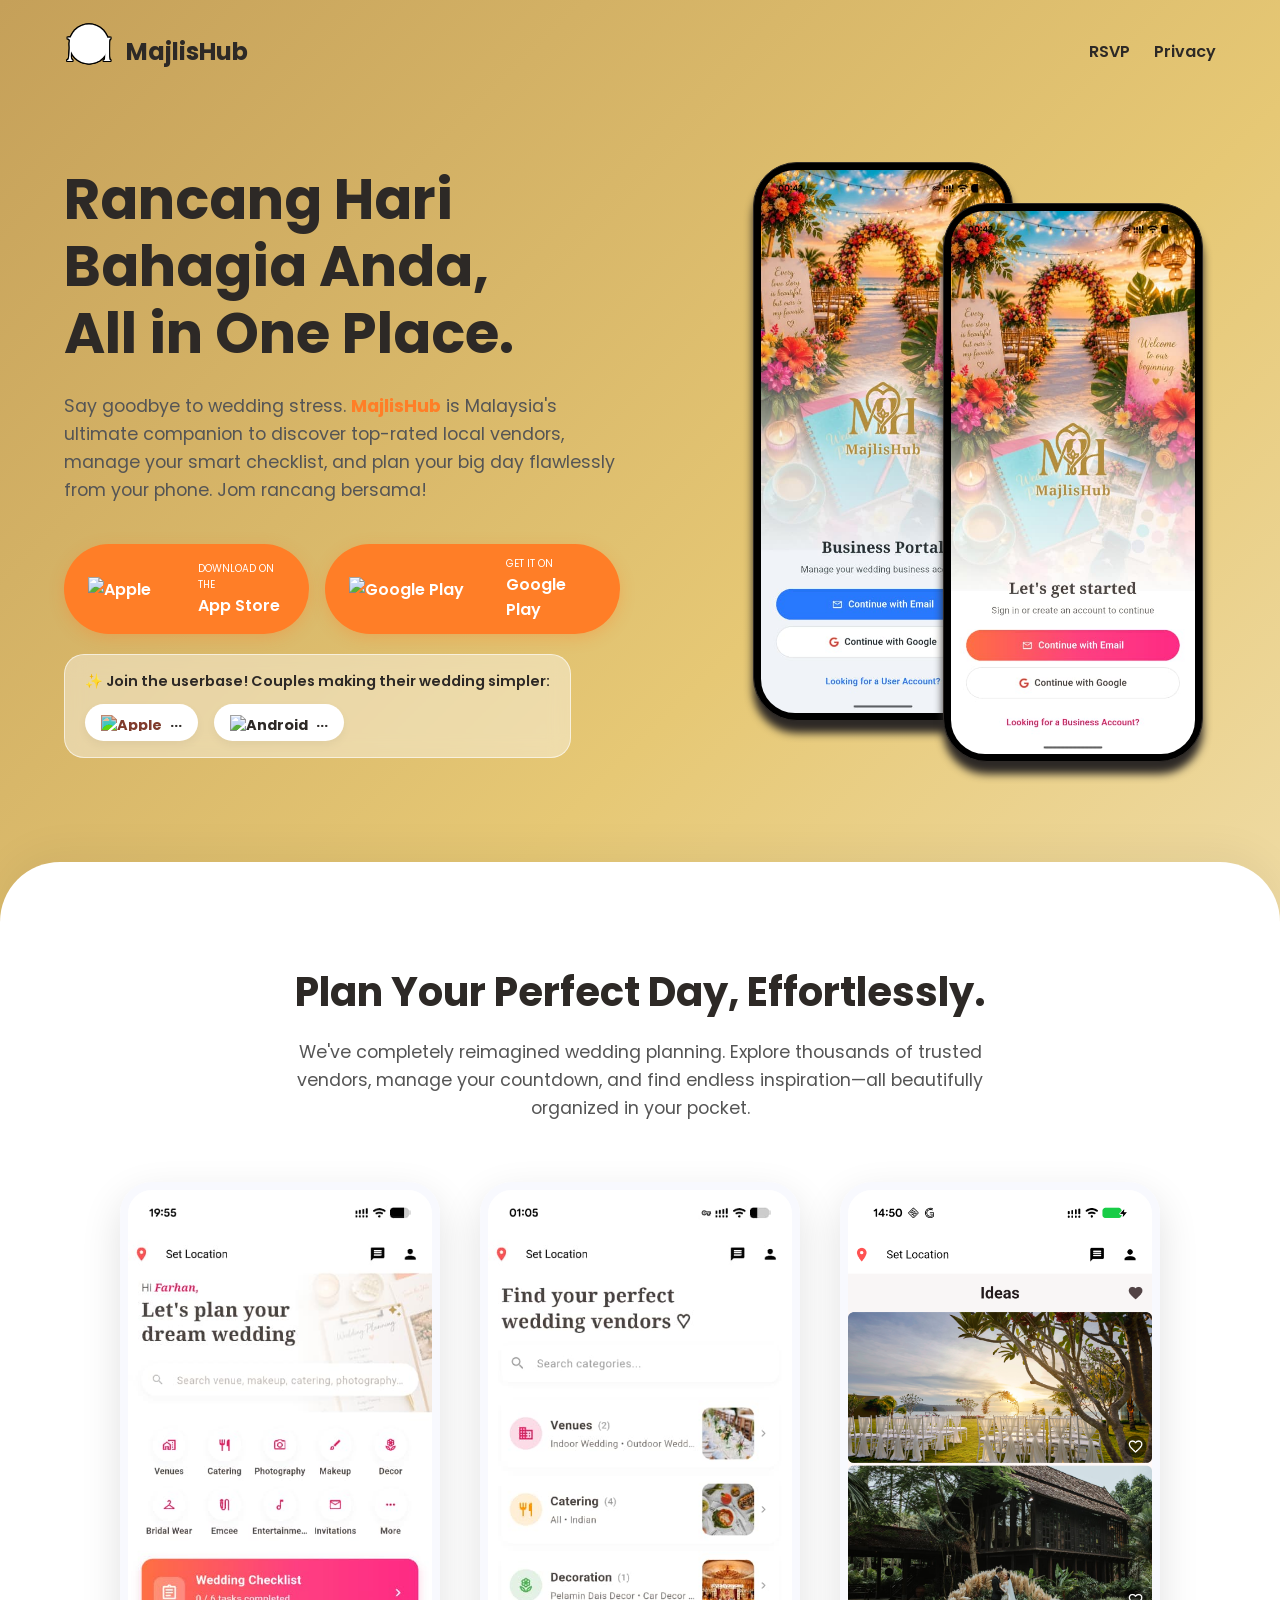
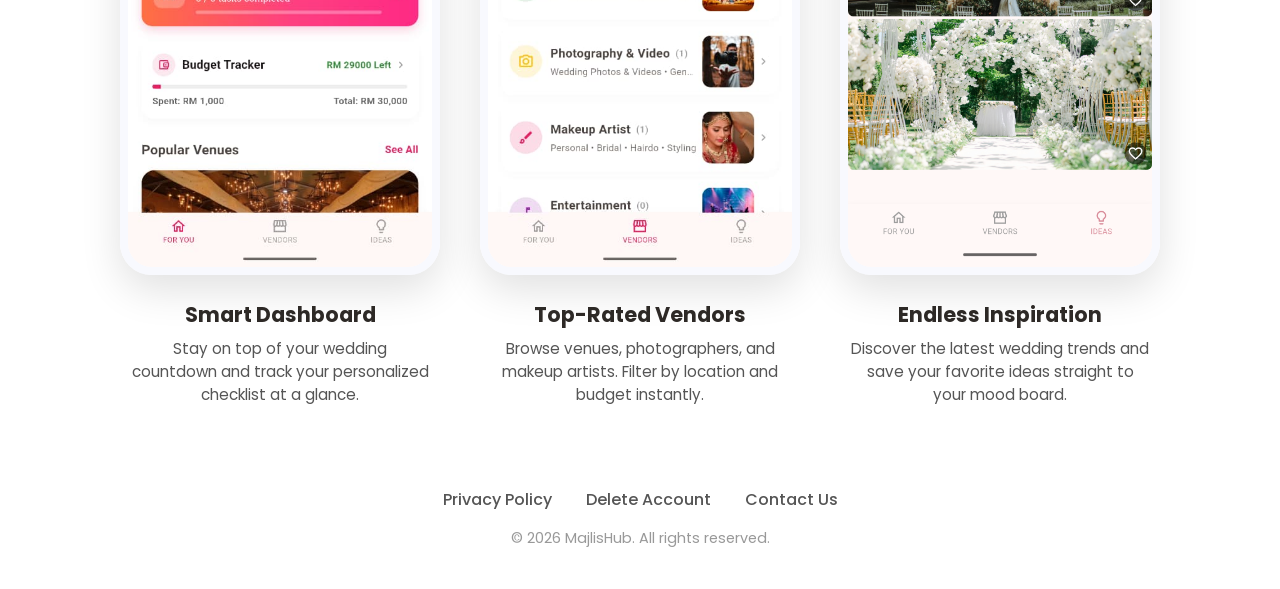
==== commit fd61c74f: "Update waitlist copy to 'Join the userbase! Couples making their wedding simpler:'" ====
--- a/index.html
+++ b/index.html
@@ -57,7 +57,7 @@
             </div>
 
             <div class="hype-meter">
-                <div class="hype-title">🚀 Join the waitlist! Couples waiting for release:</div>
+                <div class="hype-title">✨ Join the userbase! Couples making their wedding simpler:</div>
                 <div class="hype-counters">
                     <div class="counter-badge" id="badge-ios">
                         <img src="https://upload.wikimedia.org/wikipedia/commons/f/fa/Apple_logo_black.svg" alt="Apple"> 
--- a/style.css
+++ b/style.css
@@ -18,7 +18,7 @@
 }
 
 body {
-    background: linear-gradient(135deg, #D4A5A5 0%, #FADCD2 40%, #FDF3EB 100%);
+    background: linear-gradient(135deg, #C5A059 0%, #E6C875 40%, #FDF8EC 100%);
     color: var(--text-dark);
     overflow-x: hidden;
     min-height: 100vh;
@@ -50,7 +50,7 @@
 }
 
 .logo-white {
-    filter: brightness(0) invert(1);
+    filter: brightness(0) invert(1) drop-shadow(1px 0 0 #000) drop-shadow(-1px 0 0 #000) drop-shadow(0 1px 0 #000) drop-shadow(0 -1px 0 #000);
 }
 
 .nav-links {
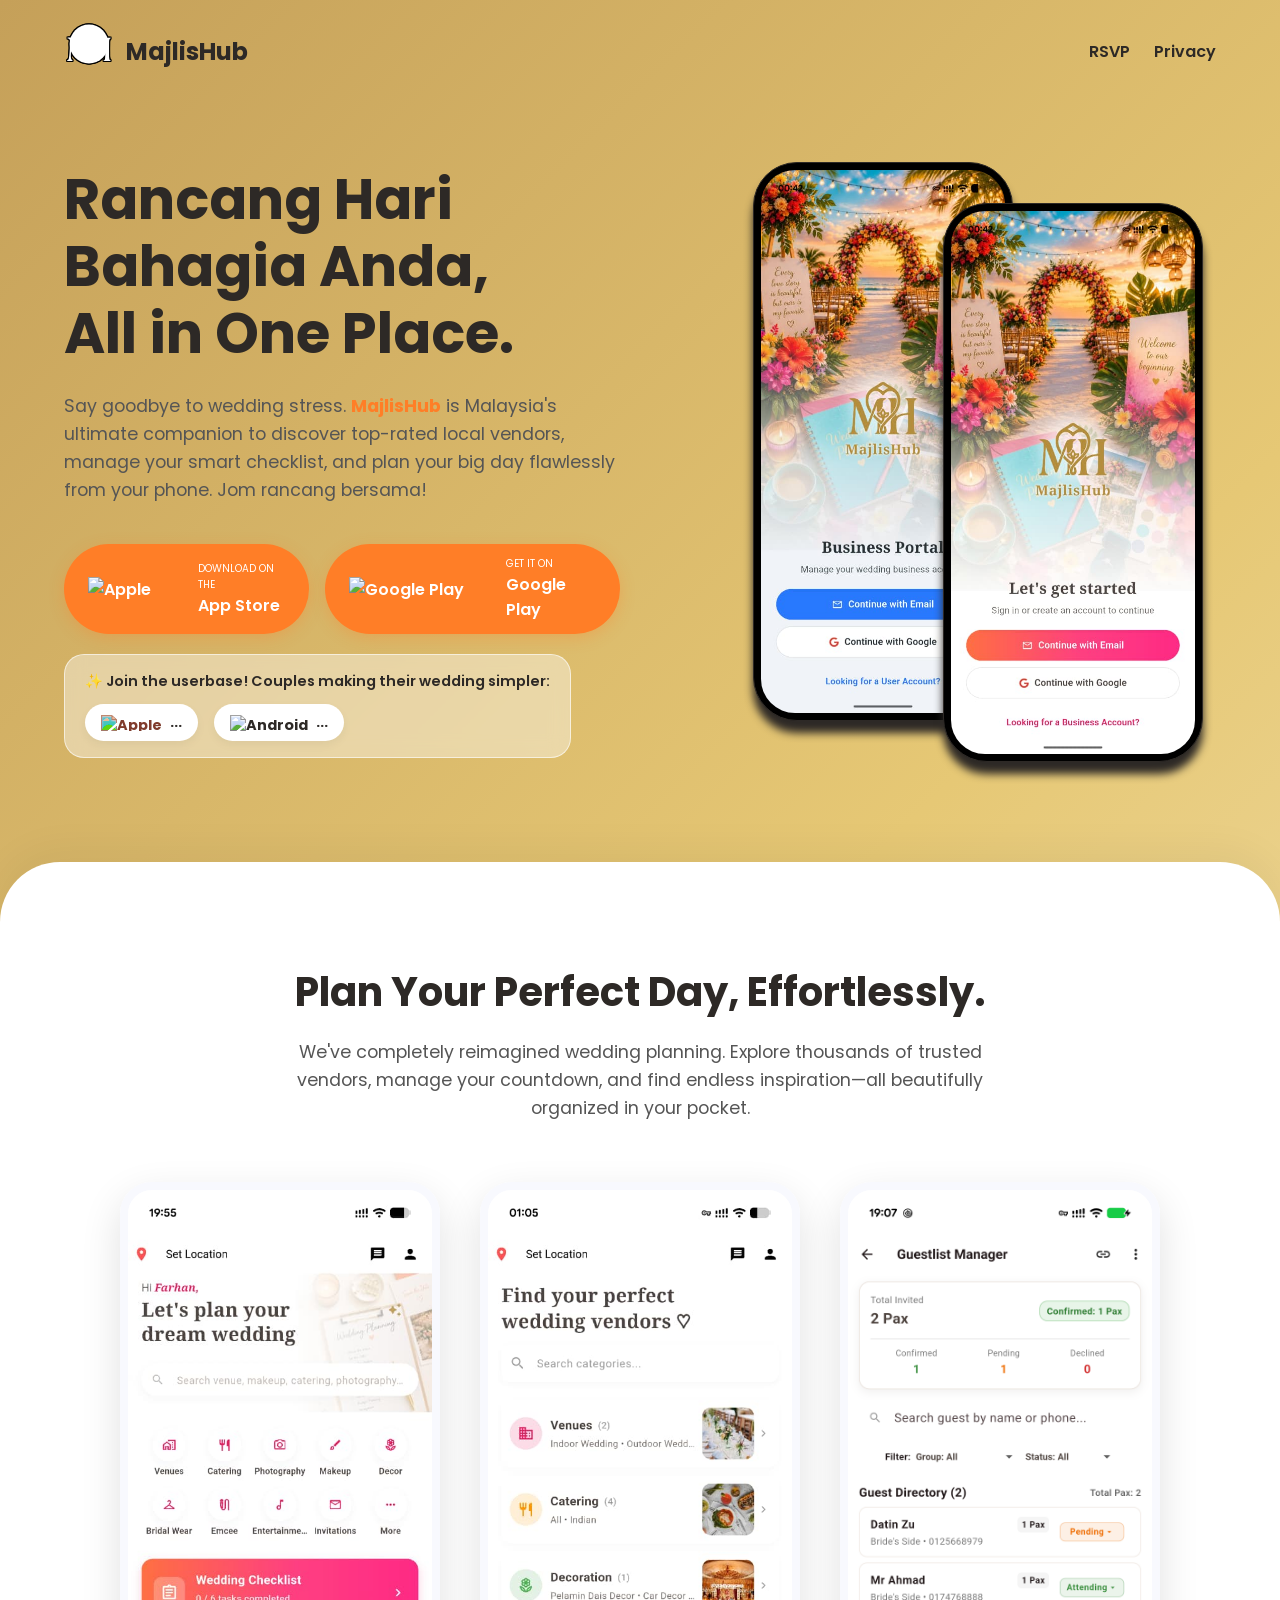
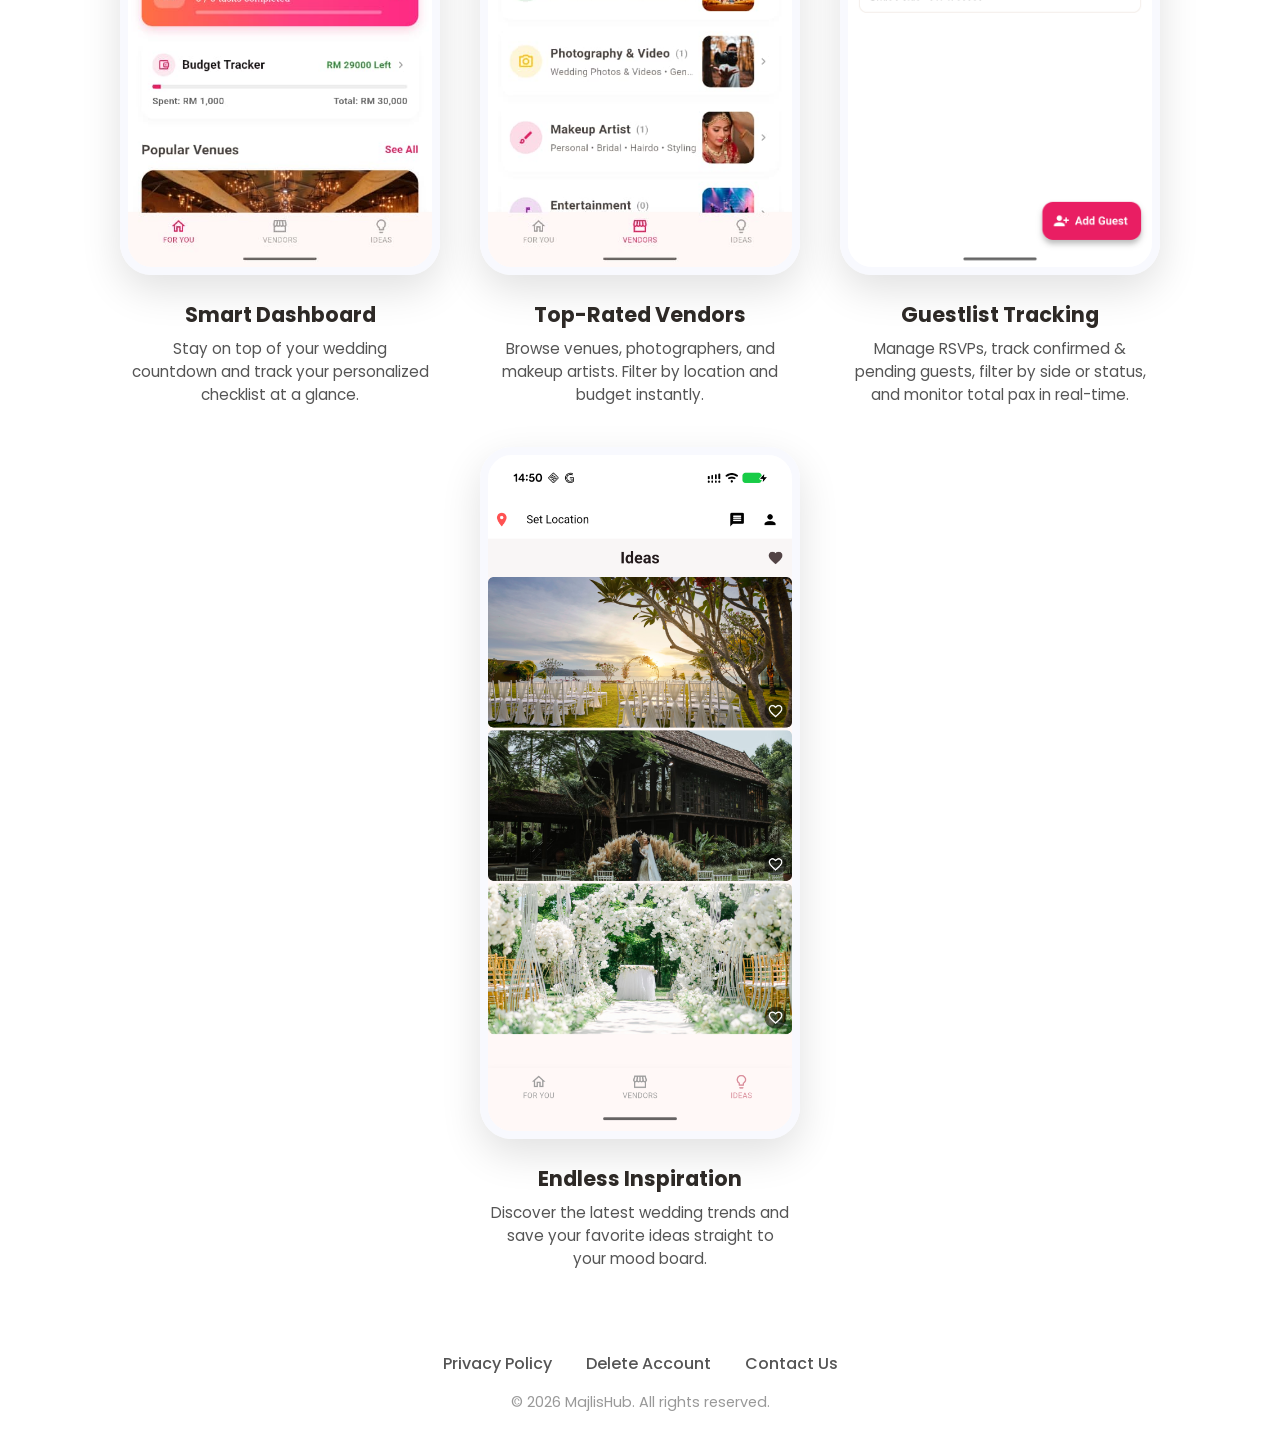
==== commit 77b69120: "Add Guestlist Tracking feature card and app screenshot to landing page" ====
--- a/index.html
+++ b/index.html
@@ -102,6 +102,11 @@
                 <p>Browse venues, photographers, and makeup artists. Filter by location and budget instantly.</p>
             </div>
             <div class="screenshot-card">
+                <img src="assets/screen_guestlist.png" alt="MajlisHub Guestlist Tracking">
+                <h3>Guestlist Tracking</h3>
+                <p>Manage RSVPs, track confirmed & pending guests, filter by side or status, and monitor total pax in real-time.</p>
+            </div>
+            <div class="screenshot-card">
                 <img src="assets/screen_ideas.png" alt="MajlisHub Inspiration Board">
                 <h3>Endless Inspiration</h3>
                 <p>Discover the latest wedding trends and save your favorite ideas straight to your mood board.</p>
